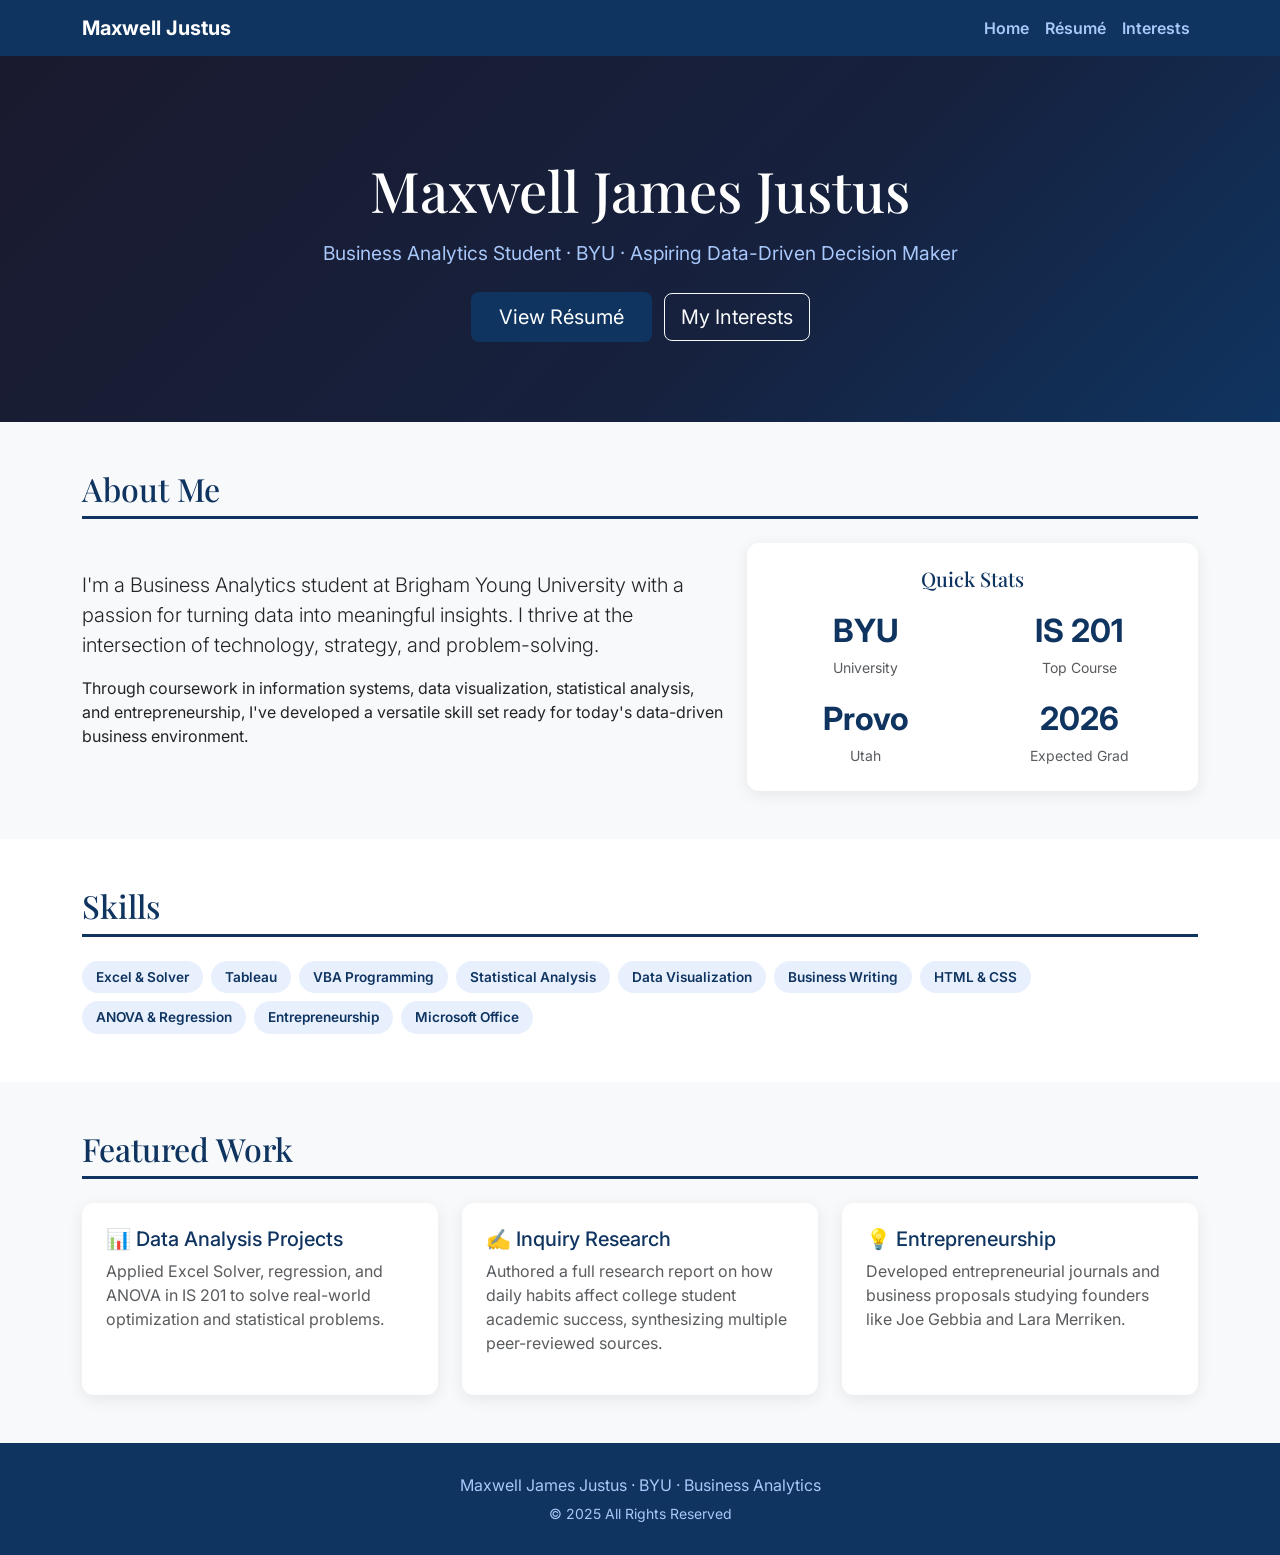
==== index.html @ 6d44e734 "Add files via upload" ====
<!DOCTYPE html>
<html lang="en">
<head>
  <meta charset="UTF-8" />
  <meta name="viewport" content="width=device-width, initial-scale=1.0"/>
  <title>Maxwell James Justus</title>
  <link href="https://cdn.jsdelivr.net/npm/bootstrap@5.3.0/dist/css/bootstrap.min.css" rel="stylesheet"/>
  <link href="https://fonts.googleapis.com/css2?family=Playfair+Display:wght@700&family=Inter:wght@300;400;600&display=swap" rel="stylesheet"/>
  <style>
    body { font-family: 'Inter', sans-serif; background: #f8f9fa; }
    .hero {
      background: linear-gradient(135deg, #1a1a2e 0%, #16213e 60%, #0f3460 100%);
      color: white;
      padding: 100px 0 80px;
    }
    .hero h1 { font-family: 'Playfair Display', serif; font-size: 3.5rem; }
    .hero p { font-size: 1.2rem; color: #a8c7fa; }
    .nav-link { color: #a8c7fa !important; font-weight: 600; }
    .nav-link:hover { color: white !important; }
    .navbar { background: #0f3460 !important; }
    .section-title { font-family: 'Playfair Display', serif; color: #0f3460; border-bottom: 3px solid #0f3460; padding-bottom: 8px; margin-bottom: 24px; }
    .card { border: none; box-shadow: 0 4px 16px rgba(0,0,0,0.08); border-radius: 12px; transition: transform 0.2s; }
    .card:hover { transform: translateY(-4px); }
    .badge-skill { background: #e8f0fe; color: #0f3460; font-weight: 600; padding: 6px 14px; border-radius: 20px; font-size: 0.85rem; }
    .btn-primary { background: #0f3460; border: none; padding: 10px 28px; border-radius: 8px; }
    .btn-primary:hover { background: #16213e; }
    footer { background: #0f3460; color: #a8c7fa; padding: 30px 0; }
  </style>
</head>
<body>

<nav class="navbar navbar-expand-lg navbar-dark">
  <div class="container">
    <a class="navbar-brand fw-bold" href="index.html">Maxwell Justus</a>
    <button class="navbar-toggler" type="button" data-bs-toggle="collapse" data-bs-target="#navMenu">
      <span class="navbar-toggler-icon"></span>
    </button>
    <div class="collapse navbar-collapse" id="navMenu">
      <ul class="navbar-nav ms-auto">
        <li class="nav-item"><a class="nav-link" href="index.html">Home</a></li>
        <li class="nav-item"><a class="nav-link" href="resume.html">Résumé</a></li>
        <li class="nav-item"><a class="nav-link" href="scratch.html">Interests</a></li>
      </ul>
    </div>
  </div>
</nav>

<section class="hero text-center">
  <div class="container">
    <h1 class="mb-3">Maxwell James Justus</h1>
    <p class="mb-4">Business Analytics Student · BYU · Aspiring Data-Driven Decision Maker</p>
    <a href="resume.html" class="btn btn-primary btn-lg me-2">View Résumé</a>
    <a href="scratch.html" class="btn btn-outline-light btn-lg">My Interests</a>
  </div>
</section>

<section class="py-5">
  <div class="container">
    <h2 class="section-title">About Me</h2>
    <div class="row align-items-center g-4">
      <div class="col-md-7">
        <p class="lead">I'm a Business Analytics student at Brigham Young University with a passion for turning data into meaningful insights. I thrive at the intersection of technology, strategy, and problem-solving.</p>
        <p>Through coursework in information systems, data visualization, statistical analysis, and entrepreneurship, I've developed a versatile skill set ready for today's data-driven business environment.</p>
      </div>
      <div class="col-md-5">
        <div class="card p-4 text-center">
          <h5 class="mb-3" style="color:#0f3460; font-family:'Playfair Display',serif;">Quick Stats</h5>
          <div class="row text-center">
            <div class="col-6 mb-3">
              <div class="fs-2 fw-bold" style="color:#0f3460;">BYU</div>
              <small class="text-muted">University</small>
            </div>
            <div class="col-6 mb-3">
              <div class="fs-2 fw-bold" style="color:#0f3460;">IS 201</div>
              <small class="text-muted">Top Course</small>
            </div>
            <div class="col-6">
              <div class="fs-2 fw-bold" style="color:#0f3460;">Provo</div>
              <small class="text-muted">Utah</small>
            </div>
            <div class="col-6">
              <div class="fs-2 fw-bold" style="color:#0f3460;">2026</div>
              <small class="text-muted">Expected Grad</small>
            </div>
          </div>
        </div>
      </div>
    </div>
  </div>
</section>

<section class="py-5 bg-white">
  <div class="container">
    <h2 class="section-title">Skills</h2>
    <div class="d-flex flex-wrap gap-2">
      <span class="badge-skill">Excel & Solver</span>
      <span class="badge-skill">Tableau</span>
      <span class="badge-skill">VBA Programming</span>
      <span class="badge-skill">Statistical Analysis</span>
      <span class="badge-skill">Data Visualization</span>
      <span class="badge-skill">Business Writing</span>
      <span class="badge-skill">HTML & CSS</span>
      <span class="badge-skill">ANOVA & Regression</span>
      <span class="badge-skill">Entrepreneurship</span>
      <span class="badge-skill">Microsoft Office</span>
    </div>
  </div>
</section>

<section class="py-5">
  <div class="container">
    <h2 class="section-title">Featured Work</h2>
    <div class="row g-4">
      <div class="col-md-4">
        <div class="card p-4 h-100">
          <h5 style="color:#0f3460;">📊 Data Analysis Projects</h5>
          <p class="text-muted">Applied Excel Solver, regression, and ANOVA in IS 201 to solve real-world optimization and statistical problems.</p>
        </div>
      </div>
      <div class="col-md-4">
        <div class="card p-4 h-100">
          <h5 style="color:#0f3460;">✍️ Inquiry Research</h5>
          <p class="text-muted">Authored a full research report on how daily habits affect college student academic success, synthesizing multiple peer-reviewed sources.</p>
        </div>
      </div>
      <div class="col-md-4">
        <div class="card p-4 h-100">
          <h5 style="color:#0f3460;">💡 Entrepreneurship</h5>
          <p class="text-muted">Developed entrepreneurial journals and business proposals studying founders like Joe Gebbia and Lara Merriken.</p>
        </div>
      </div>
    </div>
  </div>
</section>

<footer class="text-center">
  <div class="container">
    <p class="mb-1">Maxwell James Justus · BYU · Business Analytics</p>
    <small>© 2025 All Rights Reserved</small>
  </div>
</footer>

<script src="https://cdn.jsdelivr.net/npm/bootstrap@5.3.0/dist/js/bootstrap.bundle.min.js"></script>
</body>
</html>
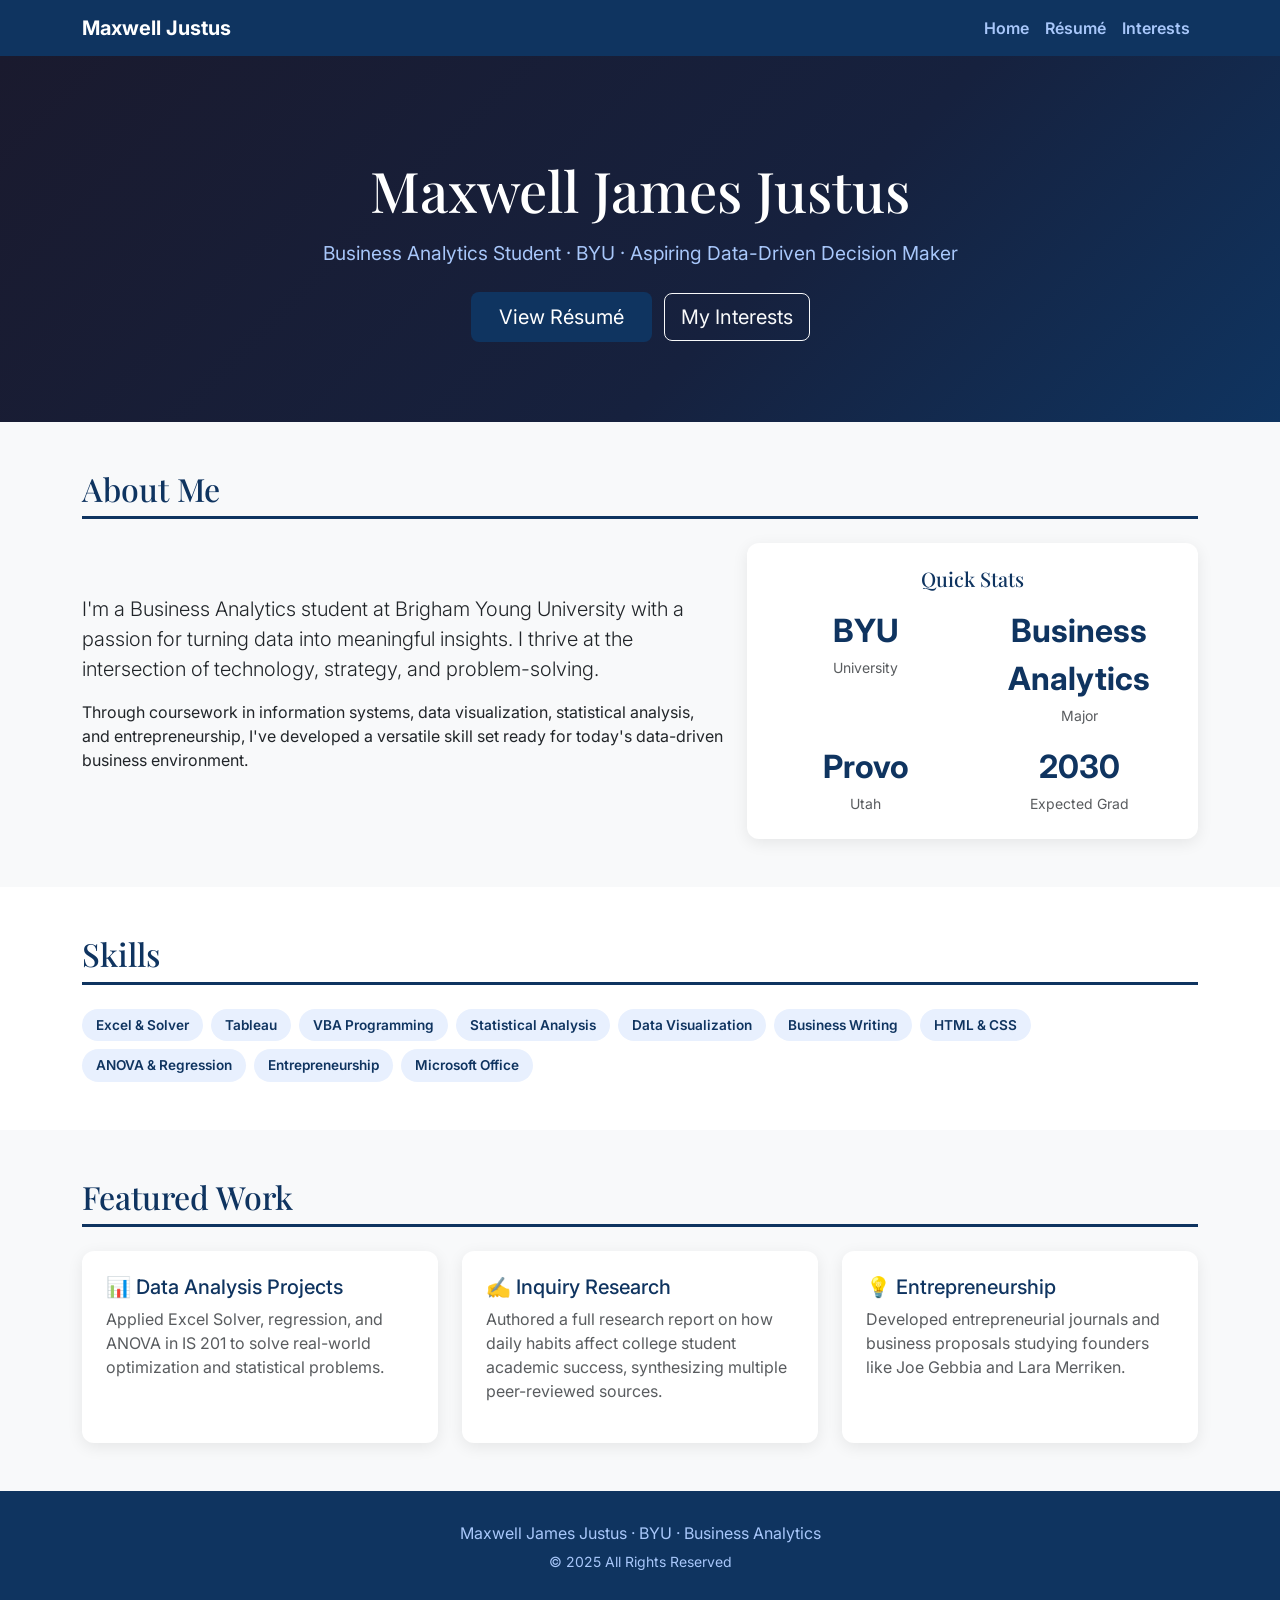
==== commit 4f4dd062: "fixed video" ====
--- a/index.html
+++ b/index.html
@@ -71,15 +71,15 @@
               <small class="text-muted">University</small>
             </div>
             <div class="col-6 mb-3">
-              <div class="fs-2 fw-bold" style="color:#0f3460;">IS 201</div>
-              <small class="text-muted">Top Course</small>
+              <div class="fs-2 fw-bold" style="color:#0f3460;">Business Analytics</div>
+              <small class="text-muted">Major</small>
             </div>
             <div class="col-6">
               <div class="fs-2 fw-bold" style="color:#0f3460;">Provo</div>
               <small class="text-muted">Utah</small>
             </div>
             <div class="col-6">
-              <div class="fs-2 fw-bold" style="color:#0f3460;">2026</div>
+              <div class="fs-2 fw-bold" style="color:#0f3460;">2030</div>
               <small class="text-muted">Expected Grad</small>
             </div>
           </div>
